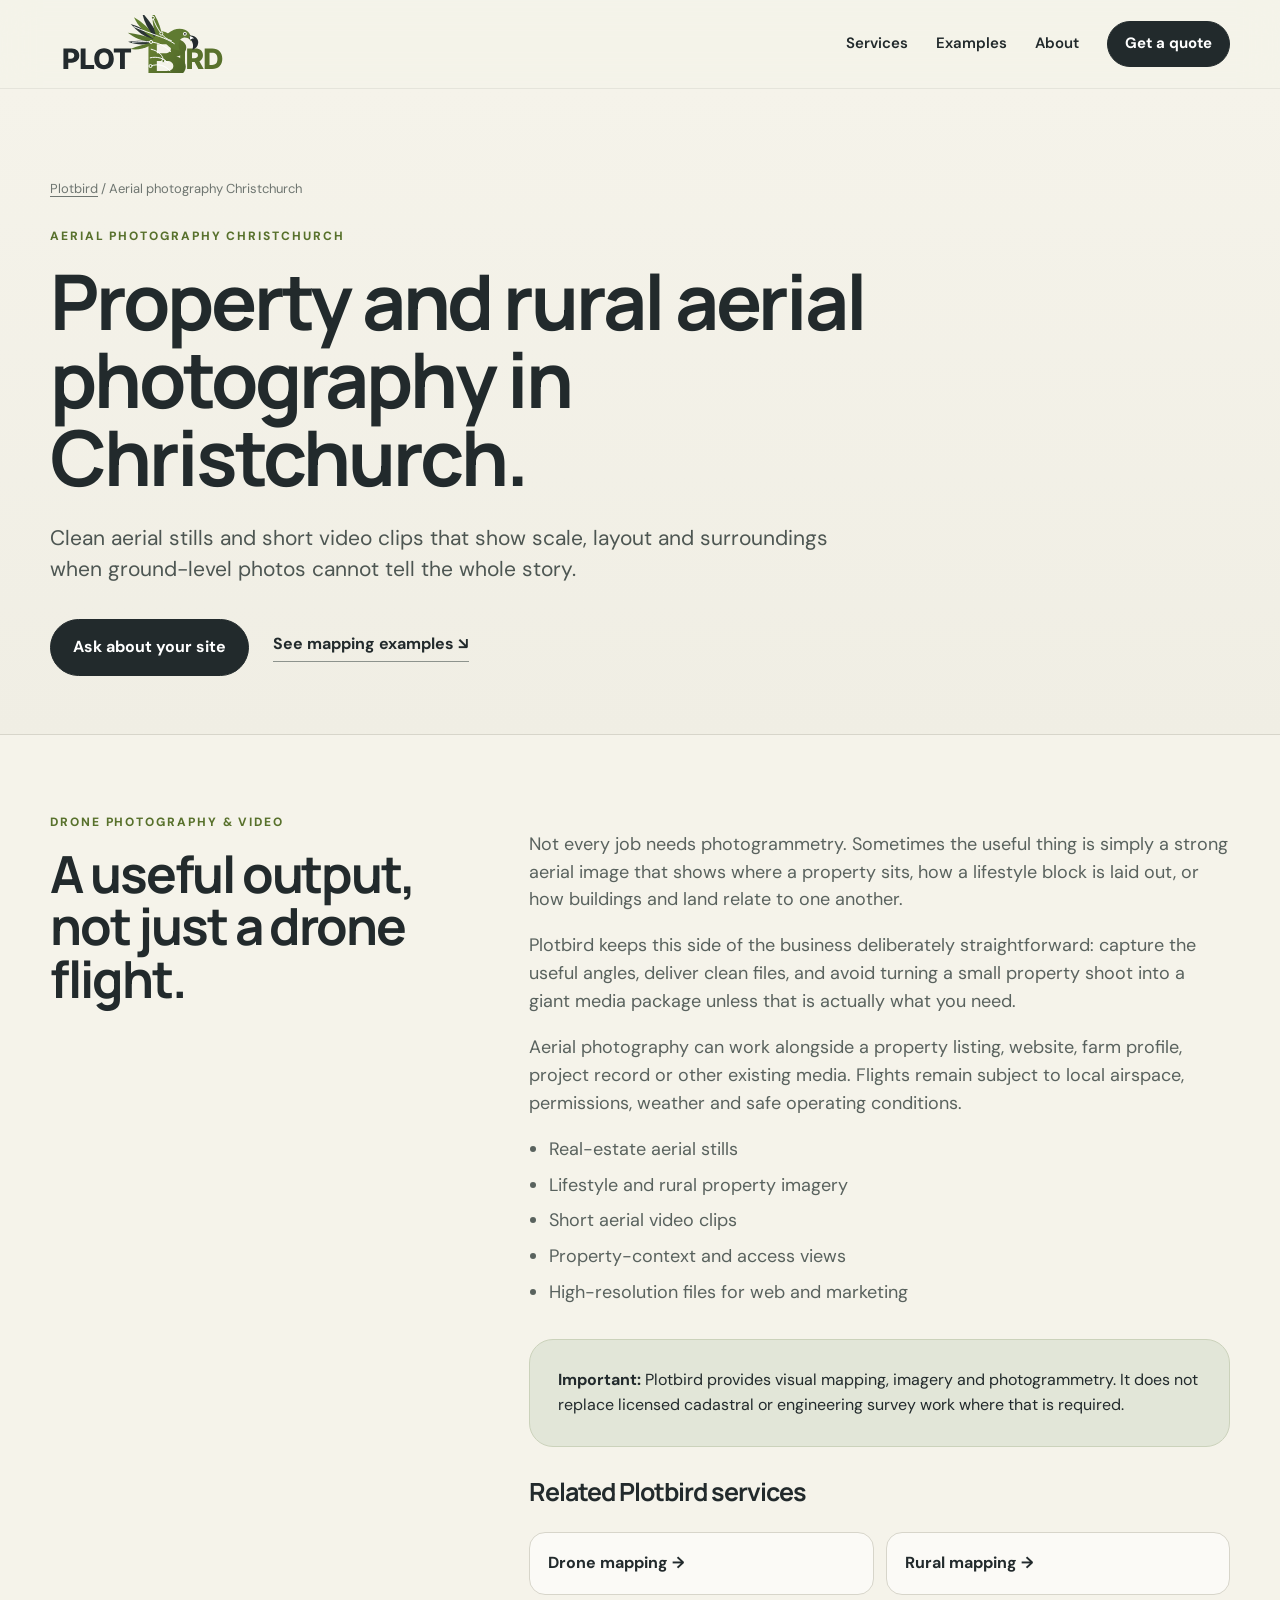
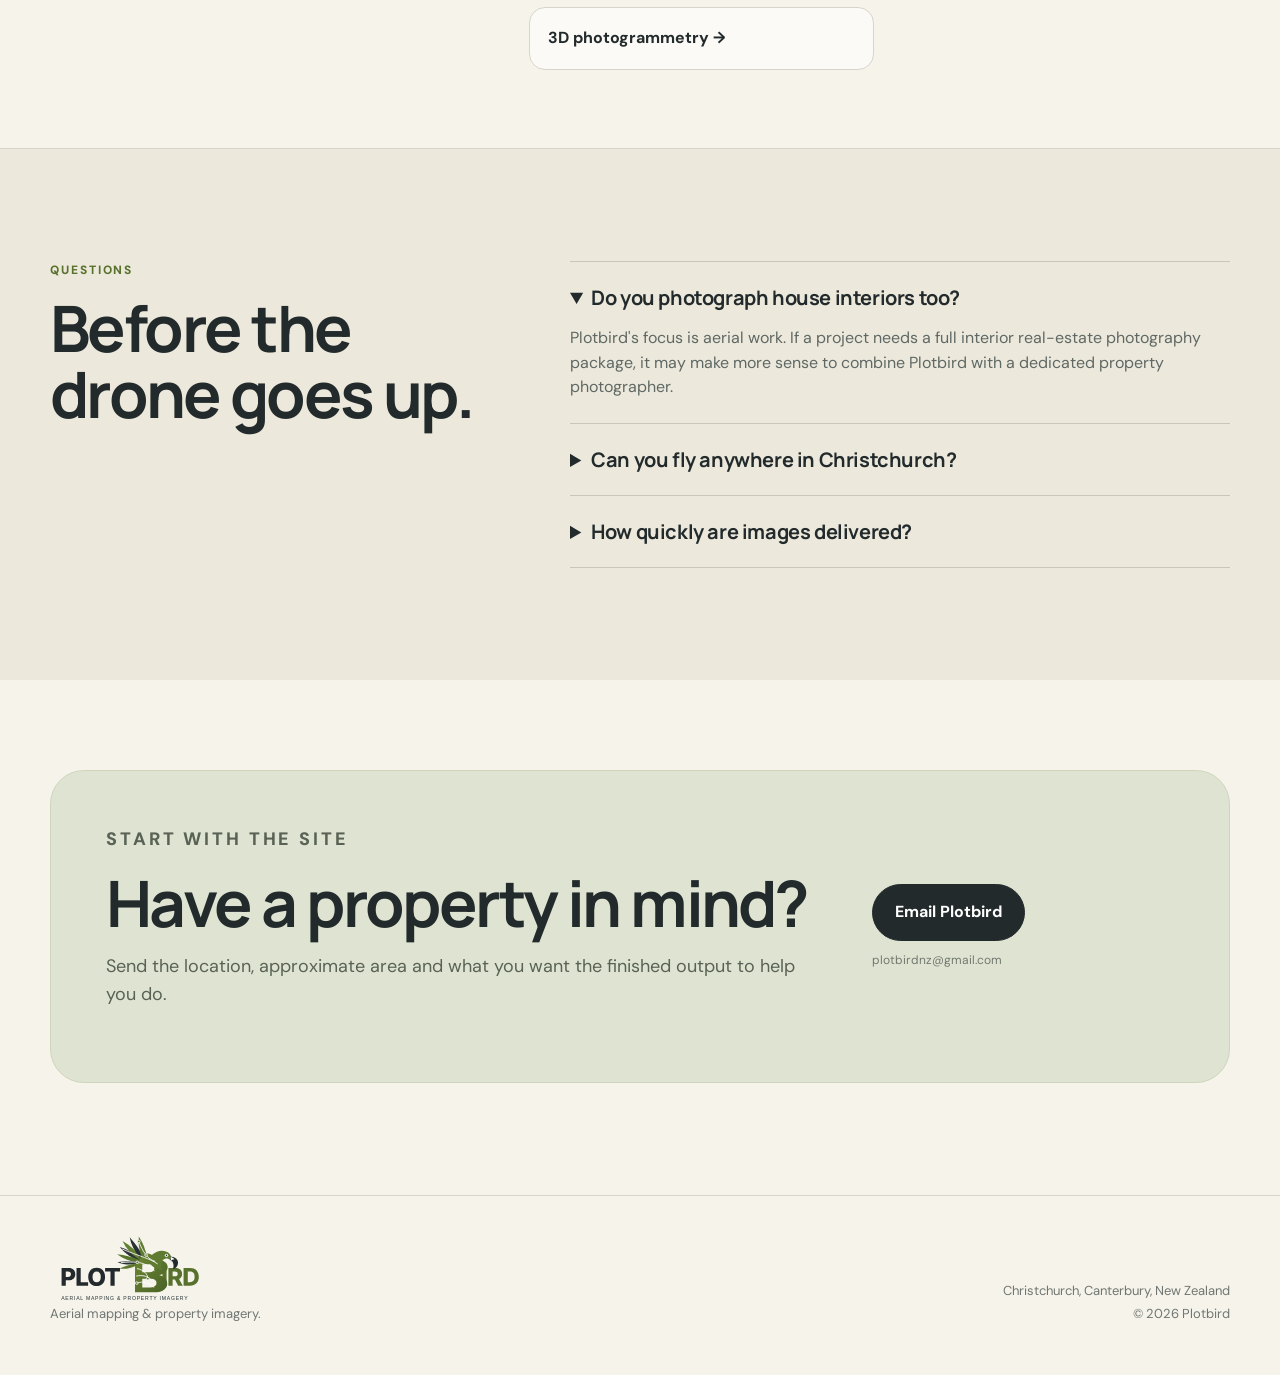
==== aerial-photography-christchurch/index.html @ b8b23da9 "Add Aerial photography Christchurch landing page" ====
<!doctype html>
<html lang="en">
<head>
  <meta charset="utf-8" />
  <meta name="viewport" content="width=device-width, initial-scale=1" />
  <title>Aerial Photography Christchurch | Property & Rural Drone Images | Plotbird</title>
  <meta name="description" content="Aerial drone photography and short video for Christchurch and Canterbury properties, rural land, listings and small commercial projects." />
  <link rel="canonical" href="https://plotbird.co.nz/aerial-photography-christchurch/" />
  <link rel="icon" href="../favicon.svg" type="image/svg+xml" />
  <link rel="preconnect" href="https://fonts.googleapis.com">
  <link rel="preconnect" href="https://fonts.gstatic.com" crossorigin>
  <link href="https://fonts.googleapis.com/css2?family=DM+Sans:wght@400;500;600;700&family=Manrope:wght@600;700;800&display=swap" rel="stylesheet">
  <link rel="stylesheet" href="../styles.css" />
  <script type="application/ld+json">
  {
    "@context":"https://schema.org",
    "@type":"Service",
    "name":"Property and rural aerial photography in Christchurch.",
    "description":"Aerial drone photography and short video for Christchurch and Canterbury properties, rural land, listings and small commercial projects.",
    "areaServed":[{"@type":"City","name":"Christchurch"},{"@type":"AdministrativeArea","name":"Canterbury"}],
    "provider":{"@type":"ProfessionalService","name":"Plotbird","url":"https://plotbird.co.nz/","email":"plotbirdnz@gmail.com"}
  }
  </script>
</head>
<body>
<header class="site-header">
  <div class="wrap nav-wrap">
    <a class="brand" href="../" aria-label="Plotbird home"><img src="../assets/plotbird-logo.svg" alt="Plotbird" /></a>
    <nav class="nav" aria-label="Main navigation">
      <a href="../#services">Services</a><a href="../#examples">Examples</a><a href="../#about">About</a><a href="../#contact" class="button button-small">Get a quote</a>
    </nav>
    <button class="menu-button" aria-expanded="false" aria-label="Open menu">Menu</button>
  </div>
</header>
<main>
  <section class="content-hero">
    <div class="wrap">
      <div class="breadcrumbs"><a href="../">Plotbird</a> / Aerial photography Christchurch</div>
      <p class="eyebrow">Aerial photography Christchurch</p>
      <h1>Property and rural aerial photography in Christchurch.</h1>
      <p class="hero-lead">Clean aerial stills and short video clips that show scale, layout and surroundings when ground-level photos cannot tell the whole story.</p>
      <div class="hero-actions"><a class="button" href="../#contact">Ask about your site</a><a class="text-link" href="../#examples">See mapping examples ↘</a></div>
    </div>
  </section>
  <section class="content-section">
    <div class="wrap content-grid">
      <div><p class="eyebrow">Drone photography & video</p><h2>A useful output, not just a drone flight.</h2></div>
      <div class="content-copy">
        <p>Not every job needs photogrammetry. Sometimes the useful thing is simply a strong aerial image that shows where a property sits, how a lifestyle block is laid out, or how buildings and land relate to one another.</p>
    <p>Plotbird keeps this side of the business deliberately straightforward: capture the useful angles, deliver clean files, and avoid turning a small property shoot into a giant media package unless that is actually what you need.</p>
    <p>Aerial photography can work alongside a property listing, website, farm profile, project record or other existing media. Flights remain subject to local airspace, permissions, weather and safe operating conditions.</p>
        <ul><li>Real-estate aerial stills</li><li>Lifestyle and rural property imagery</li><li>Short aerial video clips</li><li>Property-context and access views</li><li>High-resolution files for web and marketing</li></ul>
        <div class="callout"><strong>Important:</strong> Plotbird provides visual mapping, imagery and photogrammetry. It does not replace licensed cadastral or engineering survey work where that is required.</div>
        <h3>Related Plotbird services</h3><div class="service-links"><a href="../drone-mapping-christchurch/">Drone mapping →</a><a href="../farm-drone-mapping-canterbury/">Rural mapping →</a><a href="../photogrammetry-christchurch/">3D photogrammetry →</a></div>
      </div>
    </div>
  </section>
  <section class="section faq-section">
    <div class="wrap faq-grid">
      <div><p class="eyebrow">Questions</p><h2>Before the drone goes up.</h2></div>
      <div class="faq-list"><details open><summary>Do you photograph house interiors too?</summary><p>Plotbird's focus is aerial work. If a project needs a full interior real-estate photography package, it may make more sense to combine Plotbird with a dedicated property photographer.</p></details><details><summary>Can you fly anywhere in Christchurch?</summary><p>No operator can simply fly anywhere without considering airspace and the applicable rules. Plotbird checks each proposed location and only confirms work that can be conducted appropriately.</p></details><details><summary>How quickly are images delivered?</summary><p>Turnaround depends on the job and editing required. For a simple stills job, the expected delivery timing is agreed before the flight.</p></details></div>
    </div>
  </section>
  <section class="section contact-section" id="contact">
    <div class="wrap contact-card">
      <div><p class="eyebrow">Start with the site</p><h2>Have a property in mind?</h2><p>Send the location, approximate area and what you want the finished output to help you do.</p></div>
      <div class="contact-actions"><a class="button" href="mailto:plotbirdnz@gmail.com?subject=Plotbird%20project%20enquiry">Email Plotbird</a><p class="contact-note">plotbirdnz@gmail.com</p></div>
    </div>
  </section>
</main>
<footer><div class="wrap footer-grid"><div class="footer-brand"><img src="../assets/plotbird-logo.svg" alt="Plotbird" /><p>Aerial mapping & property imagery.</p></div><div class="footer-copy"><p>Christchurch, Canterbury, New Zealand</p><p>© <span id="year"></span> Plotbird</p></div></div></footer>
<script src="../script.js"></script>
</body>
</html>
---- styles.css ----
:root {
  --cream: #f5f3ea;
  --cream-2: #ece9dc;
  --paper: #fbfaf6;
  --ink: #222a2c;
  --ink-2: #303a38;
  --muted: #69716d;
  --green: #58712c;
  --green-2: #74894c;
  --green-pale: #d9dfca;
  --line: #d7d5ca;
  --radius: 26px;
}
*{box-sizing:border-box}
html{scroll-behavior:smooth}
body{margin:0;background:var(--cream);color:var(--ink);font-family:"DM Sans",system-ui,-apple-system,BlinkMacSystemFont,"Segoe UI",sans-serif;line-height:1.55}
img,svg{max-width:100%;display:block}
a{color:inherit;text-decoration:none}
.wrap{width:min(1180px,calc(100% - 40px));margin:0 auto}
.site-header{position:sticky;top:0;z-index:40;background:rgba(245,243,234,.91);backdrop-filter:blur(18px);border-bottom:1px solid rgba(42,52,50,.08)}
.nav-wrap{height:88px;display:flex;align-items:center;justify-content:space-between;gap:32px}
.brand{width:220px;display:block;overflow:hidden;height:58px}
.brand img{width:225px;transform:translateY(-19%)}
.nav{display:flex;align-items:center;gap:28px;font-size:15px;font-weight:600}
.nav>a:not(.button){position:relative}
.nav>a:not(.button)::after{content:"";position:absolute;left:0;right:100%;bottom:-6px;height:2px;background:var(--green);transition:.2s ease}
.nav>a:not(.button):hover::after{right:0}
.menu-button{display:none;background:none;border:0;font:inherit;font-weight:700;color:var(--ink)}
.button{display:inline-flex;align-items:center;justify-content:center;background:var(--ink);color:white;border:1px solid var(--ink);padding:15px 22px;border-radius:999px;font-weight:700;transition:transform .18s ease,background .18s ease}
.button:hover{transform:translateY(-2px);background:#11191a}
.button-small{padding:10px 17px}
.hero{position:relative;overflow:hidden;padding:102px 0 80px;background:linear-gradient(180deg,var(--cream) 0%,#f0eee4 100%)}
.hero-grid{display:grid;grid-template-columns:.93fr 1.07fr;gap:65px;align-items:center;position:relative;z-index:2}
.eyebrow{text-transform:uppercase;letter-spacing:.16em;font-size:12px;font-weight:800;color:var(--green);margin:0 0 16px}
h1,h2,h3{font-family:"Manrope",sans-serif;letter-spacing:-.04em;line-height:1.02;margin-top:0}
h1{font-size:clamp(54px,7vw,92px);max-width:650px;margin-bottom:26px}
h2{font-size:clamp(40px,5vw,64px);margin-bottom:22px}
h3{font-size:25px;margin-bottom:12px}
.hero-lead{font-size:21px;line-height:1.48;color:#4d5652;max-width:620px;margin:0 0 34px}
.hero-actions{display:flex;align-items:center;gap:24px;flex-wrap:wrap}
.text-link{font-weight:700;border-bottom:1px solid #8d938d;padding-bottom:4px}.text-link span{display:inline-block;margin-left:7px}
.hero-notes{display:flex;gap:9px;flex-wrap:wrap;margin-top:38px}
.hero-notes span,.trust-tags span{border:1px solid #c5c8bd;border-radius:999px;padding:7px 12px;font-size:13px;font-weight:700;color:#4b554f;background:rgba(255,255,255,.35)}
.hero-visual{position:relative}.map-card{position:relative;padding:16px;background:rgba(255,255,255,.65);border:1px solid rgba(40,50,46,.12);border-radius:34px;box-shadow:0 28px 90px rgba(44,50,45,.14);transform:rotate(1.2deg)}
.map-card svg{border-radius:23px}.map-badge{position:absolute;background:#20292a;color:#fff;border-radius:15px;padding:12px 14px;box-shadow:0 8px 30px rgba(0,0,0,.18);display:flex;flex-direction:column;line-height:1.18}.map-badge strong{font-family:"Manrope";font-size:18px}.map-badge span{font-size:11px;color:#cbd1cd;text-transform:uppercase;letter-spacing:.08em;margin-top:4px}.badge-top{right:-20px;top:64px}.badge-bottom{left:-20px;bottom:60px}.microcopy{font-size:11px;color:#7b817d;text-align:center;margin:14px 0 0}
.contours{position:absolute;border:1px solid rgba(88,113,44,.13);border-radius:48% 52% 45% 55%;transform:rotate(18deg)}.contours::before,.contours::after{content:"";position:absolute;border:1px solid rgba(88,113,44,.12);border-radius:49% 51% 47% 53%;inset:22px}.contours::after{inset:48px}.contours-one{width:430px;height:290px;left:-210px;top:40px}.contours-two{width:500px;height:350px;right:-200px;bottom:-80px;border-color:rgba(255,255,255,.08)}.contours-two::before,.contours-two::after{border-color:rgba(255,255,255,.08)}
.trust-strip{border-top:1px solid var(--line);border-bottom:1px solid var(--line);padding:22px 0;background:var(--paper)}.trust-grid{display:flex;align-items:center;justify-content:space-between;gap:20px}.trust-grid>p{margin:0;font-weight:700}.trust-tags{display:flex;gap:8px;flex-wrap:wrap}
.section{padding:112px 0}.section-heading{display:grid;grid-template-columns:1.05fr .75fr;gap:90px;align-items:end;margin-bottom:50px}.section-heading h2{margin-bottom:0}.section-heading>p{font-size:18px;color:#5f6864;margin:0 0 5px}
.service-grid{display:grid;grid-template-columns:repeat(2,1fr);gap:16px}.service-card{background:rgba(255,255,255,.5);border:1px solid var(--line);border-radius:var(--radius);padding:34px;min-height:355px;display:flex;flex-direction:column}.service-card.featured{background:var(--green);color:white;border-color:var(--green)}.service-number{font-family:"Manrope";font-weight:800;font-size:13px;letter-spacing:.15em;opacity:.6;margin-bottom:55px}.service-card p{font-size:17px;color:#5f6864;max-width:470px}.service-card.featured p{color:#e6eadc}.service-card ul{list-style:none;padding:0;margin:auto 0 0;border-top:1px solid rgba(72,80,75,.16);padding-top:18px}.service-card.featured ul{border-color:rgba(255,255,255,.22)}.service-card li{padding:5px 0;font-size:14px;font-weight:600}.service-card li::before{content:"↳";margin-right:8px;opacity:.6}
.dark-section{position:relative;overflow:hidden;background:var(--ink);color:white}.outcome-grid{display:grid;grid-template-columns:.85fr 1.15fr;gap:90px;position:relative;z-index:2}.eyebrow.light{color:#a9bc82}.dark-lead{font-size:19px;color:#bdc5c1;max-width:480px}.outcome-list{border-top:1px solid rgba(255,255,255,.15)}.outcome{display:grid;grid-template-columns:56px 1fr;gap:18px;padding:28px 0;border-bottom:1px solid rgba(255,255,255,.15)}.outcome>span{font-family:"Manrope";font-size:13px;letter-spacing:.12em;color:#97ab70}.outcome h3{font-size:22px;margin-bottom:8px}.outcome p{color:#b9c1bd;margin:0;max-width:570px}
.about-section{background:var(--paper)}.about-grid{display:grid;grid-template-columns:.7fr 1.3fr;gap:90px;align-items:center}.about-copy p:not(.eyebrow){font-size:19px;color:#5d6561;max-width:680px}.about-mark{display:grid;place-items:center}.bird-disc{width:300px;height:300px;border-radius:50%;background:#e4e7d7;position:relative;overflow:hidden}.bird-body{position:absolute;width:126px;height:105px;border-radius:55% 48% 55% 45%;background:var(--green);left:104px;top:110px;transform:rotate(13deg)}.bird-head{position:absolute;width:82px;height:75px;background:#637d33;border-radius:50%;left:177px;top:80px}.bird-beak{position:absolute;width:50px;height:50px;background:var(--ink);clip-path:polygon(0 15%,100% 42%,18% 100%);left:230px;top:101px}.bird-wing{position:absolute;left:63px;top:83px;width:120px;height:30px;background:#667f38;border-radius:100% 0 100% 0;transform-origin:right center}.wing-a{transform:rotate(-42deg)}.wing-b{transform:rotate(-20deg);background:#34403b}.wing-c{transform:rotate(3deg)}
.contact-section{padding-top:90px}.contact-card{background:#dfe4d2;border:1px solid #ced5bc;border-radius:34px;padding:55px;display:grid;grid-template-columns:1.4fr .6fr;gap:60px;align-items:center}.contact-card h2{margin-bottom:16px}.contact-card p{font-size:18px;color:#596255;max-width:690px}.contact-actions{display:flex;flex-direction:column;align-items:flex-start;gap:10px}.contact-note{font-size:12px!important;color:#71786f!important;margin:0}
footer{padding:40px 0 48px;border-top:1px solid var(--line)}.footer-grid{display:flex;justify-content:space-between;align-items:flex-end;gap:30px}.footer-brand img{width:190px;height:65px;object-fit:cover;object-position:left center}.footer-brand p,.footer-copy p{margin:3px 0;color:#707672;font-size:13px}.footer-copy{text-align:right}
@media(max-width:900px){.nav{display:none}.nav.open{position:absolute;display:flex;flex-direction:column;align-items:stretch;right:20px;top:74px;background:var(--paper);border:1px solid var(--line);border-radius:18px;padding:18px;box-shadow:0 18px 45px rgba(0,0,0,.12)}.menu-button{display:block}.hero{padding-top:70px}.hero-grid,.section-heading,.outcome-grid,.about-grid,.contact-card{grid-template-columns:1fr}.hero-grid{gap:55px}.section-heading,.outcome-grid,.about-grid,.contact-card{gap:38px}.section-heading{align-items:start}.outcome-grid{gap:55px}.about-mark{order:2}.service-grid{grid-template-columns:1fr}.badge-top{right:-5px}.badge-bottom{left:-5px}.trust-grid{align-items:flex-start;flex-direction:column}.contact-card{padding:38px}}
@media(max-width:580px){.wrap{width:min(100% - 26px,1180px)}.site-header .wrap{width:calc(100% - 26px)}.nav-wrap{height:74px}.brand{width:170px;height:48px}.brand img{width:180px}.hero{padding:55px 0 60px}h1{font-size:54px}.hero-lead{font-size:18px}.hero-actions{align-items:flex-start;flex-direction:column}.section{padding:78px 0}.service-card{padding:26px;min-height:330px}.map-card{padding:9px;border-radius:23px}.map-card svg{border-radius:16px}.map-badge{padding:9px 10px}.map-badge strong{font-size:14px}.map-badge span{font-size:9px}.about-mark{display:none}.contact-card{padding:28px}.footer-grid{align-items:flex-start;flex-direction:column}.footer-copy{text-align:left}}

/* Real mapping examples */
.photo-card{overflow:hidden;padding:12px;aspect-ratio:1.18/1;background:#fff}
.photo-card>img{width:100%;height:100%;object-fit:cover;border-radius:23px}
.examples-section{background:var(--paper);border-top:1px solid var(--line)}
.examples-heading{margin-bottom:42px}
.case-feature{display:grid;grid-template-columns:1.12fr .88fr;gap:0;background:var(--ink);color:white;border-radius:32px;overflow:hidden;margin-bottom:18px;box-shadow:0 24px 70px rgba(34,42,44,.12)}
.case-image-wrap{min-height:520px;background:#d8dccf;overflow:hidden}
.case-image-wrap img{width:100%;height:100%;object-fit:cover}
.case-copy{padding:54px;display:flex;flex-direction:column;justify-content:center}
.case-copy .eyebrow{color:#afc488}.case-copy h3{font-size:clamp(32px,4vw,48px);margin-bottom:20px}.case-copy>p:not(.eyebrow){color:#c7cfcb;font-size:17px;max-width:520px}
.case-stats{display:grid;grid-template-columns:repeat(3,1fr);gap:10px;margin-top:34px;border-top:1px solid rgba(255,255,255,.15);padding-top:25px}.case-stats div{display:flex;flex-direction:column}.case-stats strong{font-family:"Manrope";font-size:22px}.case-stats span{font-size:11px;text-transform:uppercase;letter-spacing:.08em;color:#aeb7b2;margin-top:5px}
.project-grid{display:grid;grid-template-columns:repeat(3,1fr);gap:16px}.project-card{background:var(--cream);border:1px solid var(--line);border-radius:24px;overflow:hidden}.project-card>img{width:100%;height:280px;object-fit:cover}.project-copy{padding:25px}.project-kicker{margin:0 0 8px;text-transform:uppercase;letter-spacing:.12em;font-weight:800;font-size:11px;color:var(--green)}.project-copy h3{font-size:23px;margin-bottom:8px}.project-copy>p:last-child{margin:0;color:#67706c;font-size:14px}.portfolio-note{font-size:12px;color:#767e79;margin:18px 4px 0}
@media(max-width:900px){.case-feature{grid-template-columns:1fr}.case-image-wrap{min-height:430px}.case-copy{padding:38px}.project-grid{grid-template-columns:1fr 1fr}}
@media(max-width:580px){.photo-card{aspect-ratio:1/1}.case-image-wrap{min-height:320px}.case-copy{padding:28px}.case-stats{grid-template-columns:1fr;gap:16px}.project-grid{grid-template-columns:1fr}.project-card>img{height:240px}}

/* FAQ + SEO service pages */
.faq-section{background:var(--cream-2);border-top:1px solid var(--line)}
.faq-grid{display:grid;grid-template-columns:.8fr 1.2fr;gap:80px;align-items:start}
.faq-intro{font-size:18px;color:#5f6864;max-width:520px}
.faq-list{border-top:1px solid #c9c7bb}
.faq-list details{border-bottom:1px solid #c9c7bb;padding:20px 0}
.faq-list summary{cursor:pointer;font-family:"Manrope",sans-serif;font-size:20px;font-weight:700;letter-spacing:-.02em}
.faq-list details p{color:#5f6864;margin:13px 0 3px;max-width:680px}
.content-hero{padding:90px 0 58px;background:linear-gradient(180deg,var(--cream) 0%,#f0eee4 100%);border-bottom:1px solid var(--line)}
.content-hero h1{font-size:clamp(48px,6vw,78px);max-width:900px}
.content-hero .hero-lead{max-width:800px}
.breadcrumbs{font-size:13px;color:#6f7671;margin-bottom:28px}.breadcrumbs a{text-decoration:underline;text-underline-offset:3px}
.content-section{padding:78px 0}.content-grid{display:grid;grid-template-columns:.72fr 1.28fr;gap:85px;align-items:start}
.content-grid h2{font-size:clamp(34px,4vw,52px)}.content-copy p,.content-copy li{font-size:18px;color:#59625e}
.content-copy ul{padding-left:20px}.content-copy li{margin:8px 0}
.callout{background:#e2e6d8;border:1px solid #cbd2bb;border-radius:24px;padding:28px;margin:32px 0}
.service-links{display:grid;grid-template-columns:repeat(2,1fr);gap:12px;margin-top:28px}
.service-links a{background:var(--paper);border:1px solid var(--line);border-radius:16px;padding:18px;font-weight:700}
@media(max-width:900px){.faq-grid,.content-grid{grid-template-columns:1fr;gap:38px}}
@media(max-width:580px){.content-hero{padding:60px 0 42px}.content-section{padding:58px 0}.service-links{grid-template-columns:1fr}}
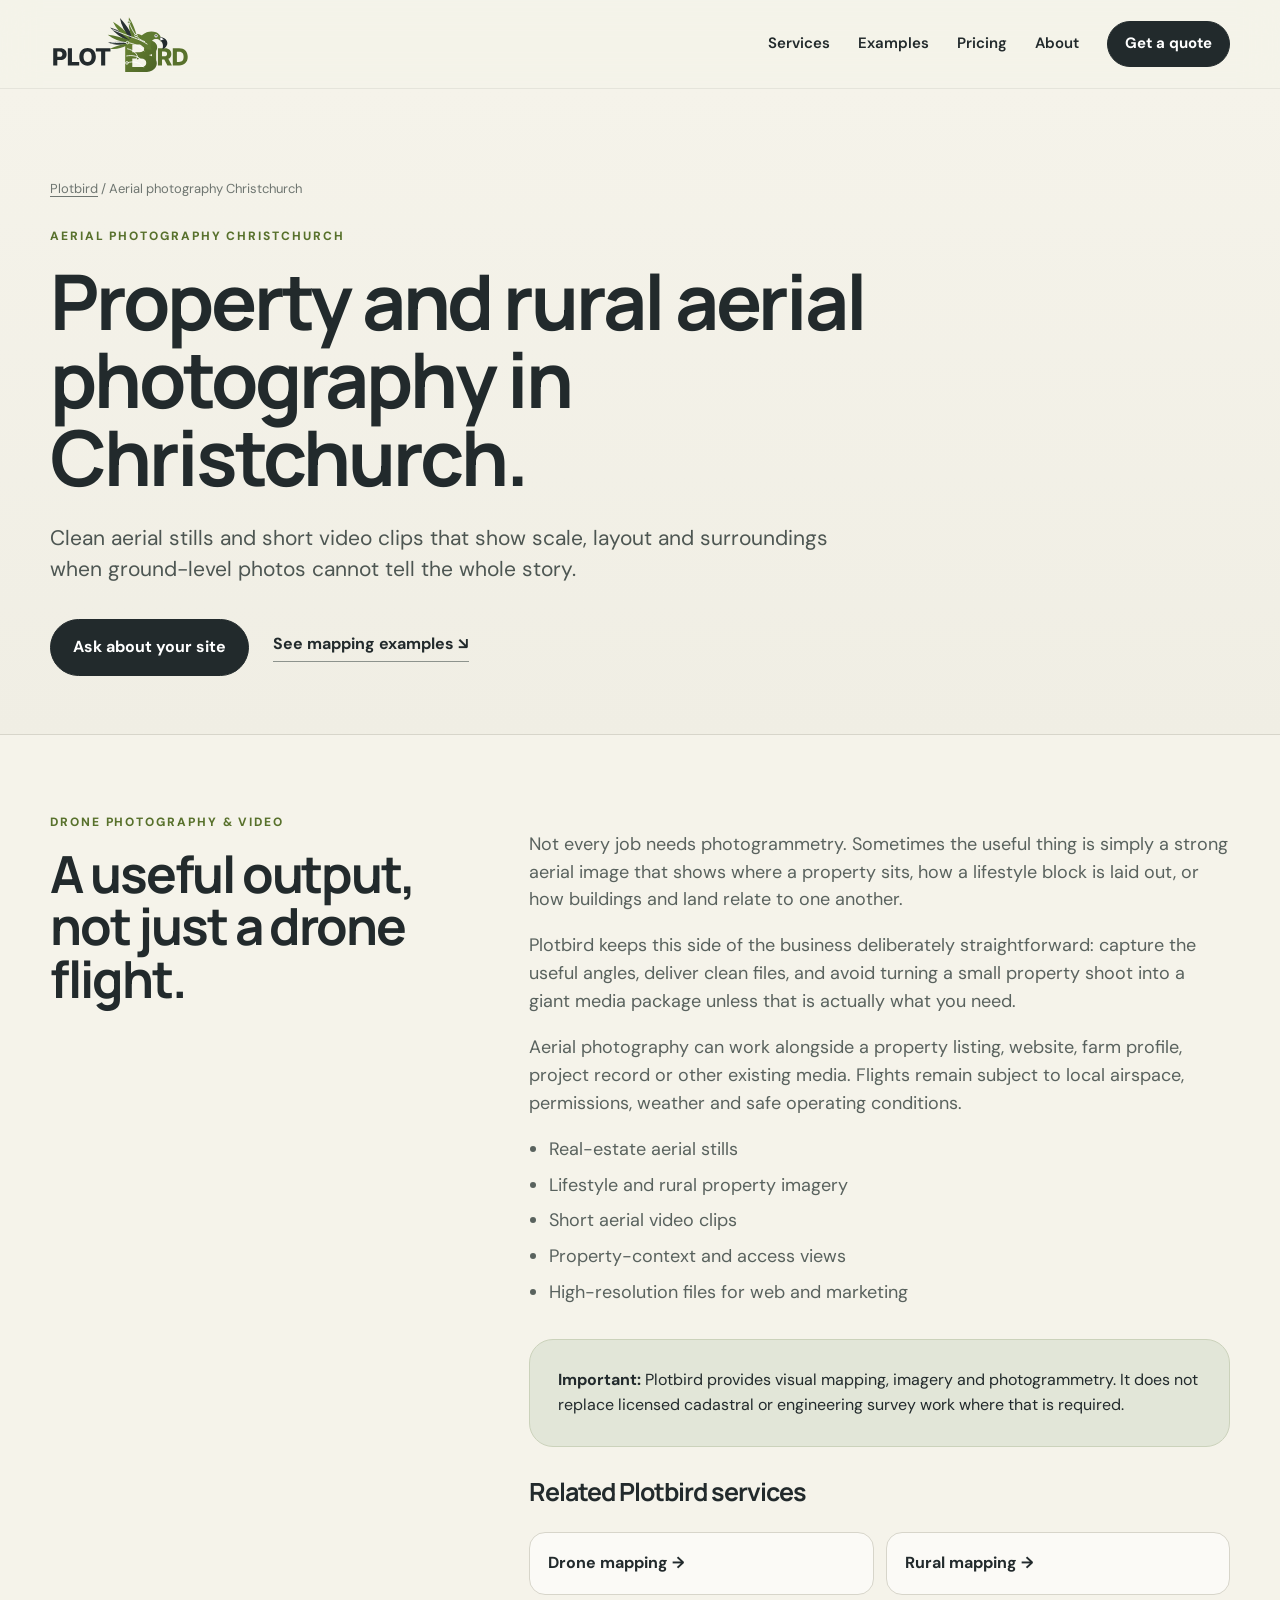
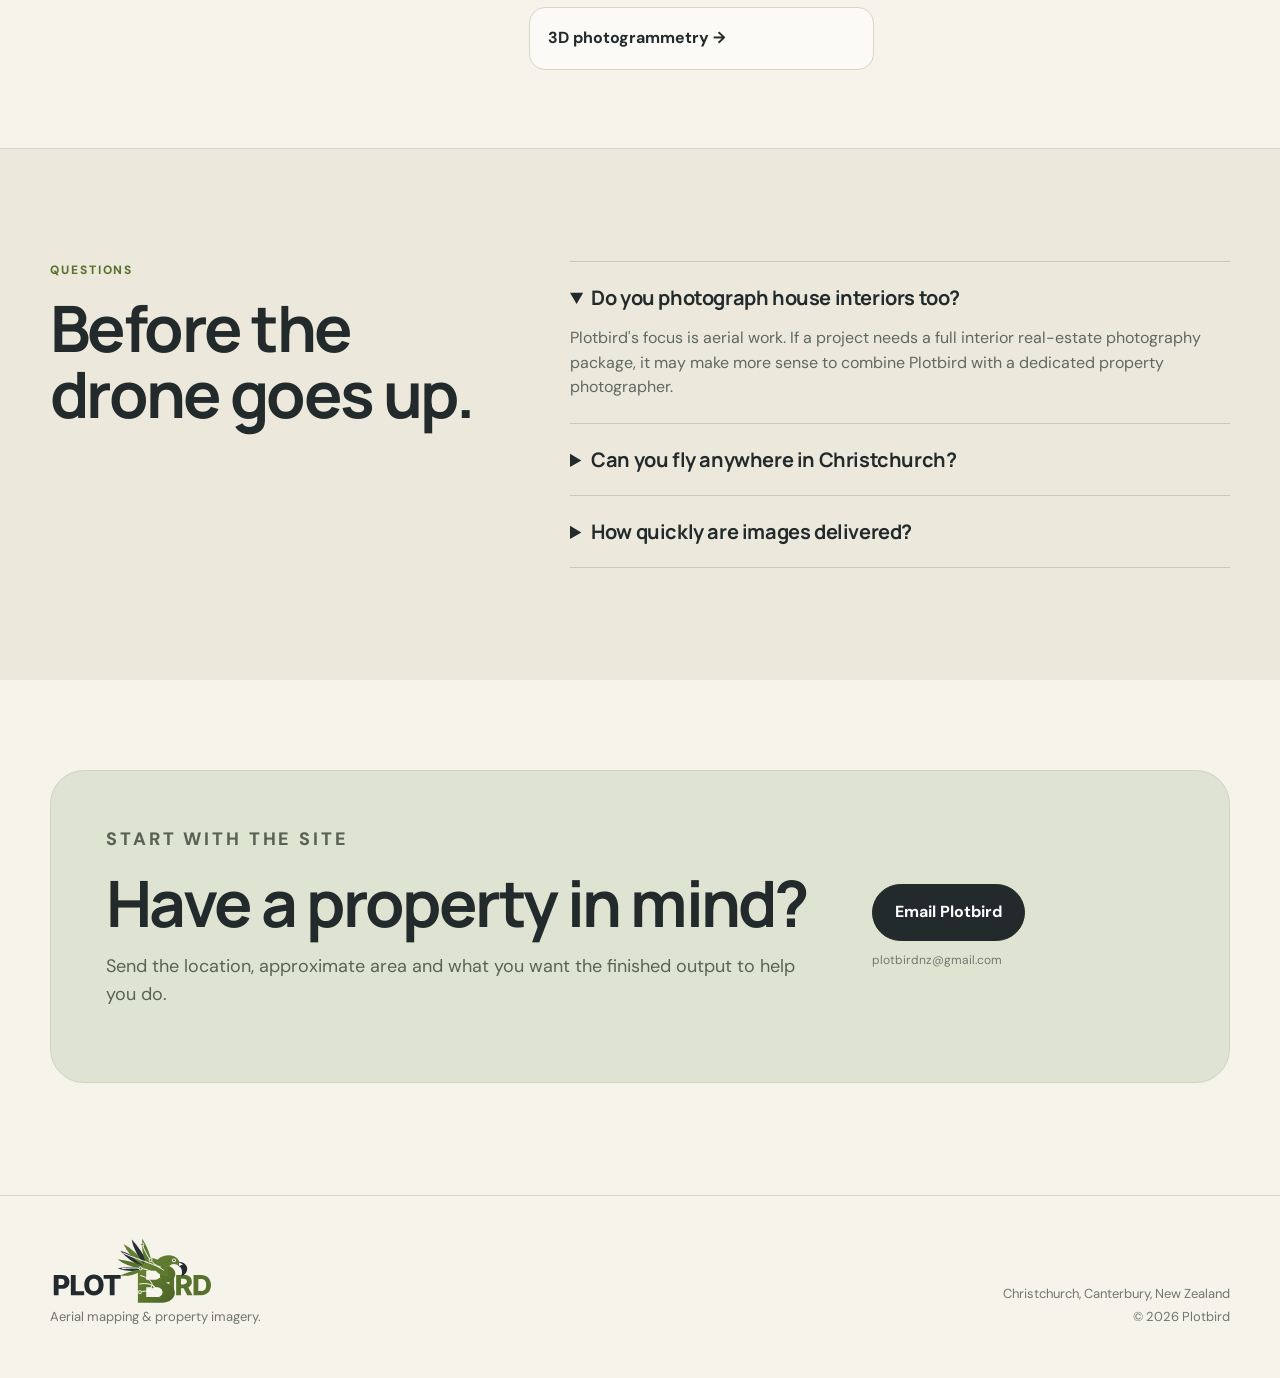
==== commit 14c1c853: "Use compact Plotbird wordmark in landing pages" ====
--- a/aerial-photography-christchurch/index.html
+++ b/aerial-photography-christchurch/index.html
@@ -25,9 +25,9 @@
 <body>
 <header class="site-header">
   <div class="wrap nav-wrap">
-    <a class="brand" href="../" aria-label="Plotbird home"><img src="../assets/plotbird-logo.svg" alt="Plotbird" /></a>
+    <a class="brand" href="../" aria-label="Plotbird home"><img src="../assets/plotbird-wordmark.svg" alt="Plotbird" /></a>
     <nav class="nav" aria-label="Main navigation">
-      <a href="../#services">Services</a><a href="../#examples">Examples</a><a href="../#about">About</a><a href="../#contact" class="button button-small">Get a quote</a>
+      <a href="../#services">Services</a><a href="../#examples">Examples</a><a href="../#pricing">Pricing</a><a href="../#about">About</a><a href="../#contact" class="button button-small">Get a quote</a>
     </nav>
     <button class="menu-button" aria-expanded="false" aria-label="Open menu">Menu</button>
   </div>
@@ -68,7 +68,7 @@
     </div>
   </section>
 </main>
-<footer><div class="wrap footer-grid"><div class="footer-brand"><img src="../assets/plotbird-logo.svg" alt="Plotbird" /><p>Aerial mapping & property imagery.</p></div><div class="footer-copy"><p>Christchurch, Canterbury, New Zealand</p><p>© <span id="year"></span> Plotbird</p></div></div></footer>
+<footer><div class="wrap footer-grid"><div class="footer-brand"><img src="../assets/plotbird-wordmark.svg" alt="Plotbird" /><p>Aerial mapping & property imagery.</p></div><div class="footer-copy"><p>Christchurch, Canterbury, New Zealand</p><p>© <span id="year"></span> Plotbird</p></div></div></footer>
 <script src="../script.js"></script>
 </body>
 </html>
--- a/styles.css
+++ b/styles.css
@@ -19,8 +19,8 @@
 .wrap{width:min(1180px,calc(100% - 40px));margin:0 auto}
 .site-header{position:sticky;top:0;z-index:40;background:rgba(245,243,234,.91);backdrop-filter:blur(18px);border-bottom:1px solid rgba(42,52,50,.08)}
 .nav-wrap{height:88px;display:flex;align-items:center;justify-content:space-between;gap:32px}
-.brand{width:220px;display:block;overflow:hidden;height:58px}
-.brand img{width:225px;transform:translateY(-19%)}
+.brand{width:250px;display:block;height:58px}
+.brand img{width:100%;height:100%;object-fit:contain;object-position:left center}
 .nav{display:flex;align-items:center;gap:28px;font-size:15px;font-weight:600}
 .nav>a:not(.button){position:relative}
 .nav>a:not(.button)::after{content:"";position:absolute;left:0;right:100%;bottom:-6px;height:2px;background:var(--green);transition:.2s ease}
@@ -48,14 +48,14 @@
 .section{padding:112px 0}.section-heading{display:grid;grid-template-columns:1.05fr .75fr;gap:90px;align-items:end;margin-bottom:50px}.section-heading h2{margin-bottom:0}.section-heading>p{font-size:18px;color:#5f6864;margin:0 0 5px}
 .service-grid{display:grid;grid-template-columns:repeat(2,1fr);gap:16px}.service-card{background:rgba(255,255,255,.5);border:1px solid var(--line);border-radius:var(--radius);padding:34px;min-height:355px;display:flex;flex-direction:column}.service-card.featured{background:var(--green);color:white;border-color:var(--green)}.service-number{font-family:"Manrope";font-weight:800;font-size:13px;letter-spacing:.15em;opacity:.6;margin-bottom:55px}.service-card p{font-size:17px;color:#5f6864;max-width:470px}.service-card.featured p{color:#e6eadc}.service-card ul{list-style:none;padding:0;margin:auto 0 0;border-top:1px solid rgba(72,80,75,.16);padding-top:18px}.service-card.featured ul{border-color:rgba(255,255,255,.22)}.service-card li{padding:5px 0;font-size:14px;font-weight:600}.service-card li::before{content:"↳";margin-right:8px;opacity:.6}
 .dark-section{position:relative;overflow:hidden;background:var(--ink);color:white}.outcome-grid{display:grid;grid-template-columns:.85fr 1.15fr;gap:90px;position:relative;z-index:2}.eyebrow.light{color:#a9bc82}.dark-lead{font-size:19px;color:#bdc5c1;max-width:480px}.outcome-list{border-top:1px solid rgba(255,255,255,.15)}.outcome{display:grid;grid-template-columns:56px 1fr;gap:18px;padding:28px 0;border-bottom:1px solid rgba(255,255,255,.15)}.outcome>span{font-family:"Manrope";font-size:13px;letter-spacing:.12em;color:#97ab70}.outcome h3{font-size:22px;margin-bottom:8px}.outcome p{color:#b9c1bd;margin:0;max-width:570px}
-.about-section{background:var(--paper)}.about-grid{display:grid;grid-template-columns:.7fr 1.3fr;gap:90px;align-items:center}.about-copy p:not(.eyebrow){font-size:19px;color:#5d6561;max-width:680px}.about-mark{display:grid;place-items:center}.bird-disc{width:300px;height:300px;border-radius:50%;background:#e4e7d7;position:relative;overflow:hidden}.bird-body{position:absolute;width:126px;height:105px;border-radius:55% 48% 55% 45%;background:var(--green);left:104px;top:110px;transform:rotate(13deg)}.bird-head{position:absolute;width:82px;height:75px;background:#637d33;border-radius:50%;left:177px;top:80px}.bird-beak{position:absolute;width:50px;height:50px;background:var(--ink);clip-path:polygon(0 15%,100% 42%,18% 100%);left:230px;top:101px}.bird-wing{position:absolute;left:63px;top:83px;width:120px;height:30px;background:#667f38;border-radius:100% 0 100% 0;transform-origin:right center}.wing-a{transform:rotate(-42deg)}.wing-b{transform:rotate(-20deg);background:#34403b}.wing-c{transform:rotate(3deg)}
+.about-section{background:var(--paper)}.about-grid{display:grid;grid-template-columns:.7fr 1.3fr;gap:90px;align-items:center}.about-copy p:not(.eyebrow){font-size:19px;color:#5d6561;max-width:680px}.about-mark{display:grid;place-items:center}.about-mark img{width:min(100%,360px);height:auto;filter:drop-shadow(0 18px 40px rgba(34,42,44,.08))}
 .contact-section{padding-top:90px}.contact-card{background:#dfe4d2;border:1px solid #ced5bc;border-radius:34px;padding:55px;display:grid;grid-template-columns:1.4fr .6fr;gap:60px;align-items:center}.contact-card h2{margin-bottom:16px}.contact-card p{font-size:18px;color:#596255;max-width:690px}.contact-actions{display:flex;flex-direction:column;align-items:flex-start;gap:10px}.contact-note{font-size:12px!important;color:#71786f!important;margin:0}
-footer{padding:40px 0 48px;border-top:1px solid var(--line)}.footer-grid{display:flex;justify-content:space-between;align-items:flex-end;gap:30px}.footer-brand img{width:190px;height:65px;object-fit:cover;object-position:left center}.footer-brand p,.footer-copy p{margin:3px 0;color:#707672;font-size:13px}.footer-copy{text-align:right}
+footer{padding:40px 0 48px;border-top:1px solid var(--line)}.footer-grid{display:flex;justify-content:space-between;align-items:flex-end;gap:30px}.footer-brand img{width:210px;height:68px;object-fit:contain;object-position:left center}.footer-brand p,.footer-copy p{margin:3px 0;color:#707672;font-size:13px}.footer-copy{text-align:right}
 @media(max-width:900px){.nav{display:none}.nav.open{position:absolute;display:flex;flex-direction:column;align-items:stretch;right:20px;top:74px;background:var(--paper);border:1px solid var(--line);border-radius:18px;padding:18px;box-shadow:0 18px 45px rgba(0,0,0,.12)}.menu-button{display:block}.hero{padding-top:70px}.hero-grid,.section-heading,.outcome-grid,.about-grid,.contact-card{grid-template-columns:1fr}.hero-grid{gap:55px}.section-heading,.outcome-grid,.about-grid,.contact-card{gap:38px}.section-heading{align-items:start}.outcome-grid{gap:55px}.about-mark{order:2}.service-grid{grid-template-columns:1fr}.badge-top{right:-5px}.badge-bottom{left:-5px}.trust-grid{align-items:flex-start;flex-direction:column}.contact-card{padding:38px}}
-@media(max-width:580px){.wrap{width:min(100% - 26px,1180px)}.site-header .wrap{width:calc(100% - 26px)}.nav-wrap{height:74px}.brand{width:170px;height:48px}.brand img{width:180px}.hero{padding:55px 0 60px}h1{font-size:54px}.hero-lead{font-size:18px}.hero-actions{align-items:flex-start;flex-direction:column}.section{padding:78px 0}.service-card{padding:26px;min-height:330px}.map-card{padding:9px;border-radius:23px}.map-card svg{border-radius:16px}.map-badge{padding:9px 10px}.map-badge strong{font-size:14px}.map-badge span{font-size:9px}.about-mark{display:none}.contact-card{padding:28px}.footer-grid{align-items:flex-start;flex-direction:column}.footer-copy{text-align:left}}
+@media(max-width:580px){.wrap{width:min(100% - 26px,1180px)}.site-header .wrap{width:calc(100% - 26px)}.nav-wrap{height:74px}.brand{width:190px;height:48px}.brand img{width:100%}.hero{padding:55px 0 60px}h1{font-size:54px}.hero-lead{font-size:18px}.hero-actions{align-items:flex-start;flex-direction:column}.section{padding:78px 0}.service-card{padding:26px;min-height:330px}.map-card{padding:9px;border-radius:23px}.map-card svg{border-radius:16px}.map-badge{padding:9px 10px}.map-badge strong{font-size:14px}.map-badge span{font-size:9px}.about-mark{display:none}.contact-card{padding:28px}.footer-grid{align-items:flex-start;flex-direction:column}.footer-copy{text-align:left}}
 
 /* Real mapping examples */
-.photo-card{overflow:hidden;padding:12px;aspect-ratio:1.18/1;background:#fff}
+.photo-card{overflow:visible;padding:12px;aspect-ratio:1.18/1;background:#fff}
 .photo-card>img{width:100%;height:100%;object-fit:cover;border-radius:23px}
 .examples-section{background:var(--paper);border-top:1px solid var(--line)}
 .examples-heading{margin-bottom:42px}
@@ -89,3 +89,29 @@
 .service-links a{background:var(--paper);border:1px solid var(--line);border-radius:16px;padding:18px;font-weight:700}
 @media(max-width:900px){.faq-grid,.content-grid{grid-template-columns:1fr;gap:38px}}
 @media(max-width:580px){.content-hero{padding:60px 0 42px}.content-section{padding:58px 0}.service-links{grid-template-columns:1fr}}
+
+
+/* Pricing */
+.pricing-section{background:linear-gradient(180deg,#eef0e5 0%,var(--cream) 100%);border-top:1px solid var(--line);border-bottom:1px solid var(--line)}
+.pricing-heading{margin-bottom:38px}
+.pricing-grid{display:grid;grid-template-columns:repeat(4,1fr);gap:14px}
+.price-card{background:rgba(255,255,255,.7);border:1px solid var(--line);border-radius:24px;padding:28px;display:flex;flex-direction:column;min-height:430px}
+.price-card.featured-price{background:var(--ink);color:#fff;border-color:var(--ink);transform:translateY(-6px)}
+.price-kicker{text-transform:uppercase;letter-spacing:.12em;font-size:11px;font-weight:800;color:var(--green);margin:0 0 12px}
+.featured-price .price-kicker{color:#aec488}
+.price{font-family:"Manrope",sans-serif;font-size:58px;line-height:1;font-weight:800;letter-spacing:-.06em;margin:5px 0 16px;display:flex;align-items:flex-end;gap:3px}
+.price span{font-size:.48em;line-height:1.45}.price small{font-size:13px;letter-spacing:.08em;text-transform:uppercase;margin:0 4px 8px 0;color:#777f79}
+.featured-price .price small{color:#bdc5c1}
+.price-note{color:#626b66;margin:0 0 22px;min-height:48px}.featured-price .price-note{color:#c8d0cc}
+.price-card ul{list-style:none;padding:18px 0 0;margin:auto 0 0;border-top:1px solid rgba(35,42,45,.12)}
+.featured-price ul{border-color:rgba(255,255,255,.15)}
+.price-card li{font-size:14px;padding:5px 0}.price-card li::before{content:"✓";color:var(--green);font-weight:800;margin-right:8px}.featured-price li::before{color:#b2c68a}
+.map-tiers{display:grid;grid-template-columns:repeat(3,1fr);gap:6px;margin:2px 0 18px}
+.map-tiers div{background:rgba(255,255,255,.08);border-radius:10px;padding:10px 8px}.map-tiers strong,.map-tiers span{display:block}.map-tiers strong{font-size:15px}.map-tiers span{font-size:10px;text-transform:uppercase;letter-spacing:.05em;color:#b9c1bd;margin-top:3px}
+.pricing-foot{display:flex;justify-content:space-between;gap:30px;margin-top:22px;color:#626a66;font-size:13px}.pricing-foot p{margin:0;max-width:700px}
+
+/* Let hero badges intentionally hang outside the white map card */
+.hero-visual{padding-inline:28px}
+.badge-top{right:-14px}.badge-bottom{left:-14px}
+@media(max-width:1050px){.pricing-grid{grid-template-columns:repeat(2,1fr)}.price-card.featured-price{transform:none}}
+@media(max-width:580px){.pricing-grid{grid-template-columns:1fr}.pricing-foot{flex-direction:column;gap:8px}.hero-visual{padding-inline:16px}.badge-top{right:-8px}.badge-bottom{left:-8px}}
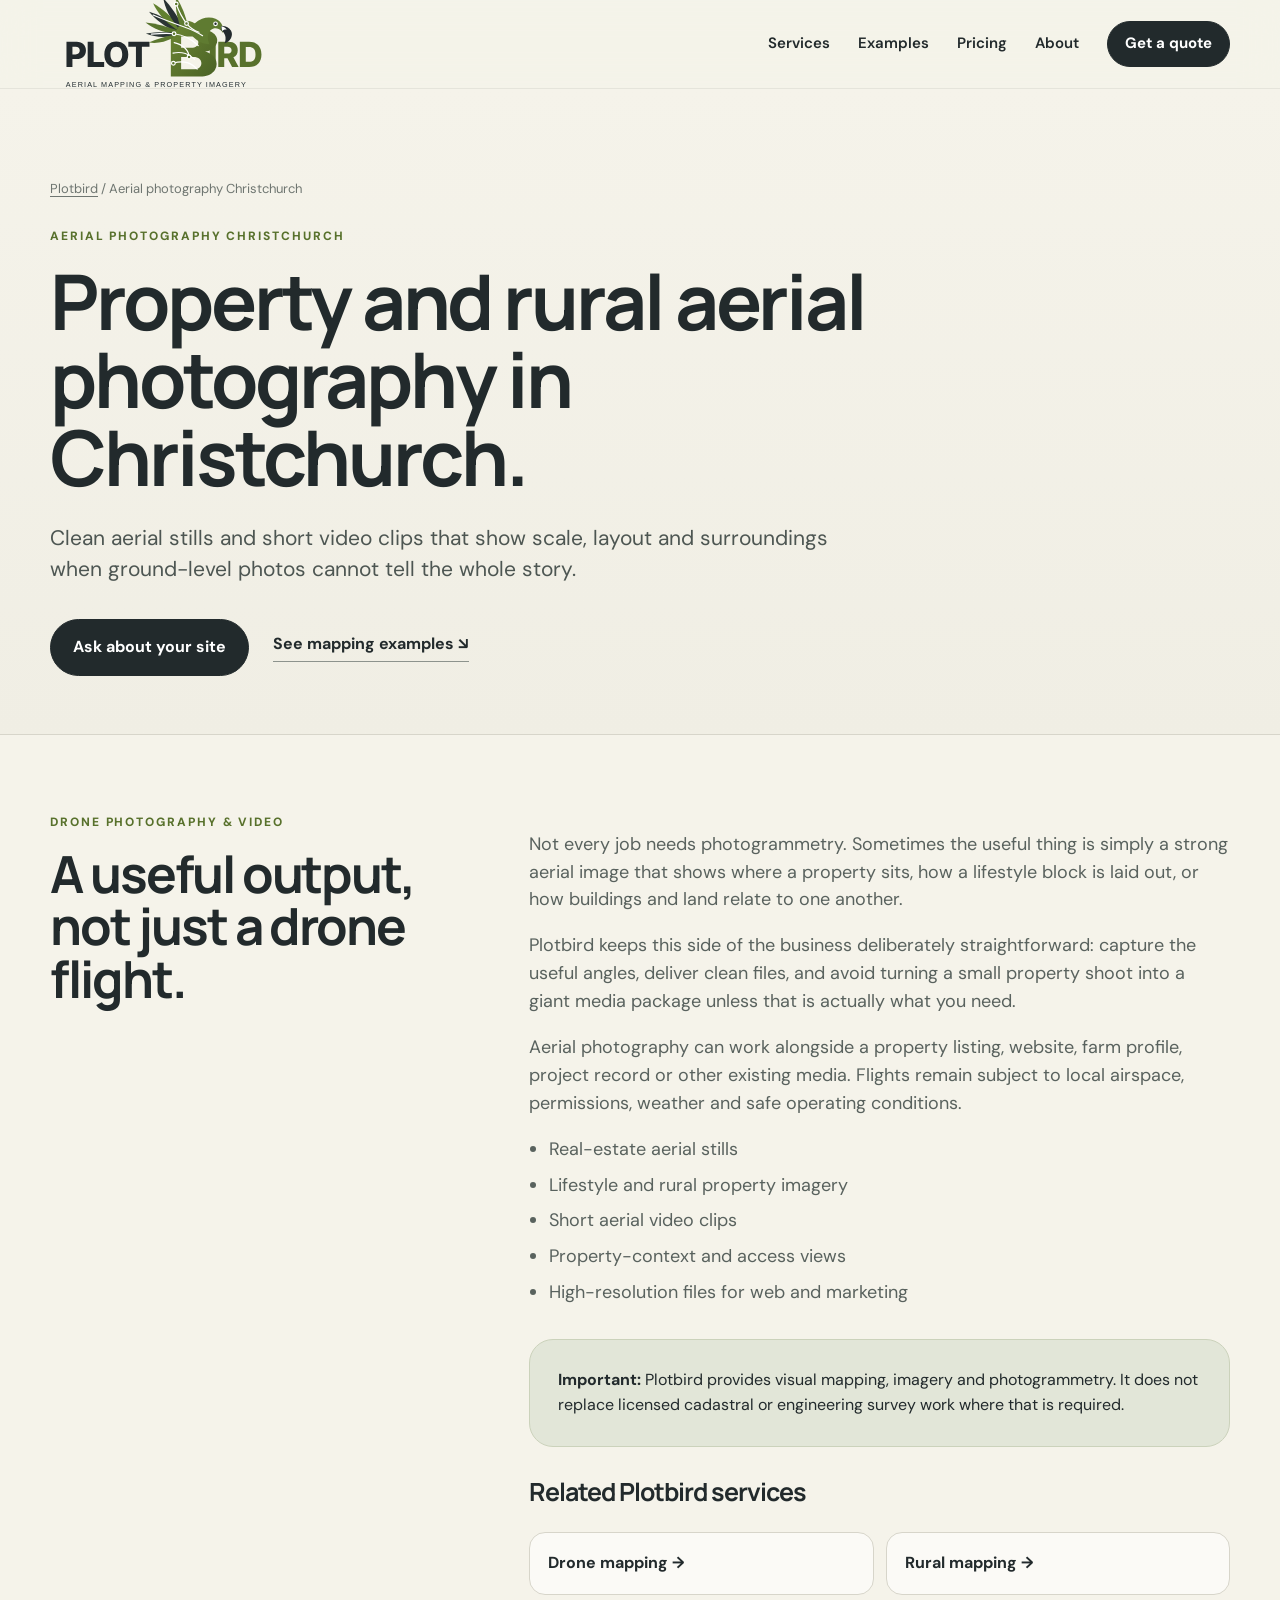
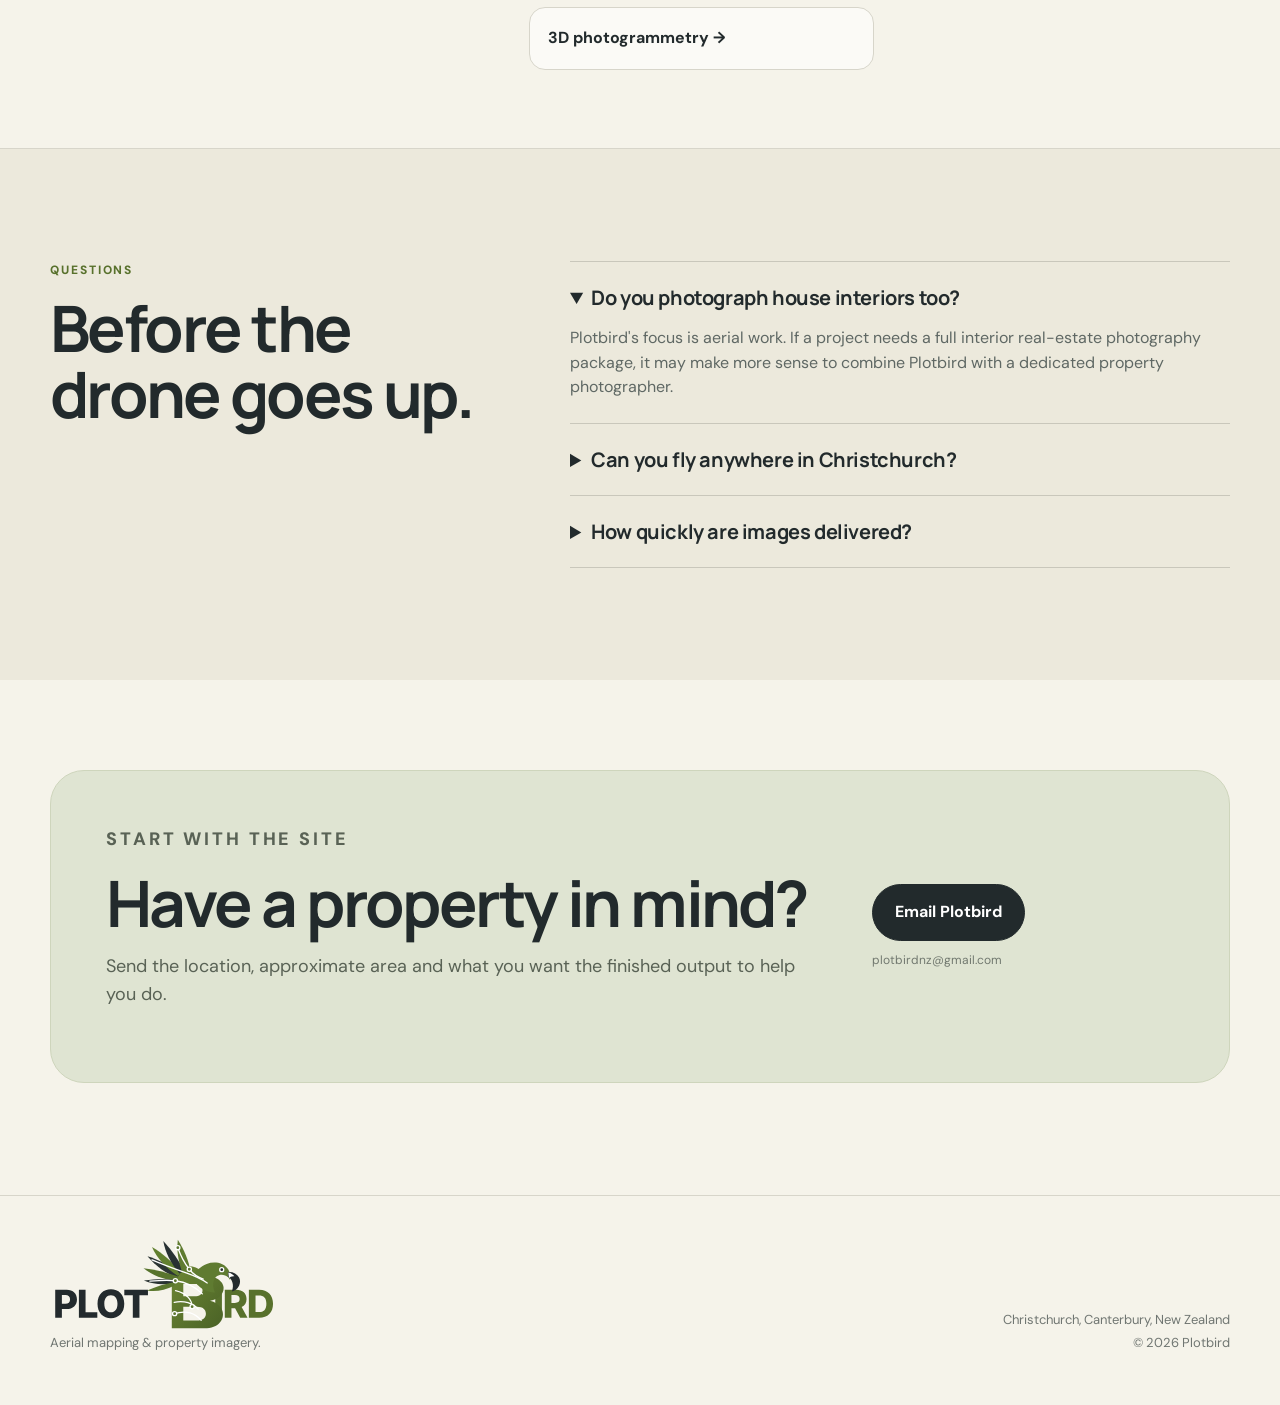
==== commit e038636f: "Use full dark Plotbird logo in header" ====
--- a/aerial-photography-christchurch/index.html
+++ b/aerial-photography-christchurch/index.html
@@ -25,7 +25,7 @@
 <body>
 <header class="site-header">
   <div class="wrap nav-wrap">
-    <a class="brand" href="../" aria-label="Plotbird home"><img src="../assets/plotbird-wordmark.svg" alt="Plotbird" /></a>
+    <a class="brand" href="../" aria-label="Plotbird home"><img src="../assets/plotbird-logo.svg" alt="Plotbird — aerial mapping and property imagery" /></a>
     <nav class="nav" aria-label="Main navigation">
       <a href="../#services">Services</a><a href="../#examples">Examples</a><a href="../#pricing">Pricing</a><a href="../#about">About</a><a href="../#contact" class="button button-small">Get a quote</a>
     </nav>
--- a/styles.css
+++ b/styles.css
@@ -19,8 +19,8 @@
 .wrap{width:min(1180px,calc(100% - 40px));margin:0 auto}
 .site-header{position:sticky;top:0;z-index:40;background:rgba(245,243,234,.91);backdrop-filter:blur(18px);border-bottom:1px solid rgba(42,52,50,.08)}
 .nav-wrap{height:88px;display:flex;align-items:center;justify-content:space-between;gap:32px}
-.brand{width:250px;display:block;height:58px}
-.brand img{width:100%;height:100%;object-fit:contain;object-position:left center}
+.brand{width:270px;height:88px;display:flex;align-items:center;overflow:visible}
+.brand img{width:270px;height:auto;display:block;transform:translateY(-2px)}
 .nav{display:flex;align-items:center;gap:28px;font-size:15px;font-weight:600}
 .nav>a:not(.button){position:relative}
 .nav>a:not(.button)::after{content:"";position:absolute;left:0;right:100%;bottom:-6px;height:2px;background:var(--green);transition:.2s ease}
@@ -50,9 +50,9 @@
 .dark-section{position:relative;overflow:hidden;background:var(--ink);color:white}.outcome-grid{display:grid;grid-template-columns:.85fr 1.15fr;gap:90px;position:relative;z-index:2}.eyebrow.light{color:#a9bc82}.dark-lead{font-size:19px;color:#bdc5c1;max-width:480px}.outcome-list{border-top:1px solid rgba(255,255,255,.15)}.outcome{display:grid;grid-template-columns:56px 1fr;gap:18px;padding:28px 0;border-bottom:1px solid rgba(255,255,255,.15)}.outcome>span{font-family:"Manrope";font-size:13px;letter-spacing:.12em;color:#97ab70}.outcome h3{font-size:22px;margin-bottom:8px}.outcome p{color:#b9c1bd;margin:0;max-width:570px}
 .about-section{background:var(--paper)}.about-grid{display:grid;grid-template-columns:.7fr 1.3fr;gap:90px;align-items:center}.about-copy p:not(.eyebrow){font-size:19px;color:#5d6561;max-width:680px}.about-mark{display:grid;place-items:center}.about-mark img{width:min(100%,360px);height:auto;filter:drop-shadow(0 18px 40px rgba(34,42,44,.08))}
 .contact-section{padding-top:90px}.contact-card{background:#dfe4d2;border:1px solid #ced5bc;border-radius:34px;padding:55px;display:grid;grid-template-columns:1.4fr .6fr;gap:60px;align-items:center}.contact-card h2{margin-bottom:16px}.contact-card p{font-size:18px;color:#596255;max-width:690px}.contact-actions{display:flex;flex-direction:column;align-items:flex-start;gap:10px}.contact-note{font-size:12px!important;color:#71786f!important;margin:0}
-footer{padding:40px 0 48px;border-top:1px solid var(--line)}.footer-grid{display:flex;justify-content:space-between;align-items:flex-end;gap:30px}.footer-brand img{width:210px;height:68px;object-fit:contain;object-position:left center}.footer-brand p,.footer-copy p{margin:3px 0;color:#707672;font-size:13px}.footer-copy{text-align:right}
+footer{padding:40px 0 48px;border-top:1px solid var(--line)}.footer-grid{display:flex;justify-content:space-between;align-items:flex-end;gap:30px}.footer-brand img{width:230px;height:auto;display:block}.footer-brand p,.footer-copy p{margin:3px 0;color:#707672;font-size:13px}.footer-copy{text-align:right}
 @media(max-width:900px){.nav{display:none}.nav.open{position:absolute;display:flex;flex-direction:column;align-items:stretch;right:20px;top:74px;background:var(--paper);border:1px solid var(--line);border-radius:18px;padding:18px;box-shadow:0 18px 45px rgba(0,0,0,.12)}.menu-button{display:block}.hero{padding-top:70px}.hero-grid,.section-heading,.outcome-grid,.about-grid,.contact-card{grid-template-columns:1fr}.hero-grid{gap:55px}.section-heading,.outcome-grid,.about-grid,.contact-card{gap:38px}.section-heading{align-items:start}.outcome-grid{gap:55px}.about-mark{order:2}.service-grid{grid-template-columns:1fr}.badge-top{right:-5px}.badge-bottom{left:-5px}.trust-grid{align-items:flex-start;flex-direction:column}.contact-card{padding:38px}}
-@media(max-width:580px){.wrap{width:min(100% - 26px,1180px)}.site-header .wrap{width:calc(100% - 26px)}.nav-wrap{height:74px}.brand{width:190px;height:48px}.brand img{width:100%}.hero{padding:55px 0 60px}h1{font-size:54px}.hero-lead{font-size:18px}.hero-actions{align-items:flex-start;flex-direction:column}.section{padding:78px 0}.service-card{padding:26px;min-height:330px}.map-card{padding:9px;border-radius:23px}.map-card svg{border-radius:16px}.map-badge{padding:9px 10px}.map-badge strong{font-size:14px}.map-badge span{font-size:9px}.about-mark{display:none}.contact-card{padding:28px}.footer-grid{align-items:flex-start;flex-direction:column}.footer-copy{text-align:left}}
+@media(max-width:580px){.wrap{width:min(100% - 26px,1180px)}.site-header .wrap{width:calc(100% - 26px)}.nav-wrap{height:74px}.brand{width:210px;height:74px}.brand img{width:210px;height:auto;transform:translateY(-1px)}.hero{padding:55px 0 60px}h1{font-size:54px}.hero-lead{font-size:18px}.hero-actions{align-items:flex-start;flex-direction:column}.section{padding:78px 0}.service-card{padding:26px;min-height:330px}.map-card{padding:9px;border-radius:23px}.map-card svg{border-radius:16px}.map-badge{padding:9px 10px}.map-badge strong{font-size:14px}.map-badge span{font-size:9px}.about-mark{display:none}.contact-card{padding:28px}.footer-grid{align-items:flex-start;flex-direction:column}.footer-copy{text-align:left}}
 
 /* Real mapping examples */
 .photo-card{overflow:visible;padding:12px;aspect-ratio:1.18/1;background:#fff}
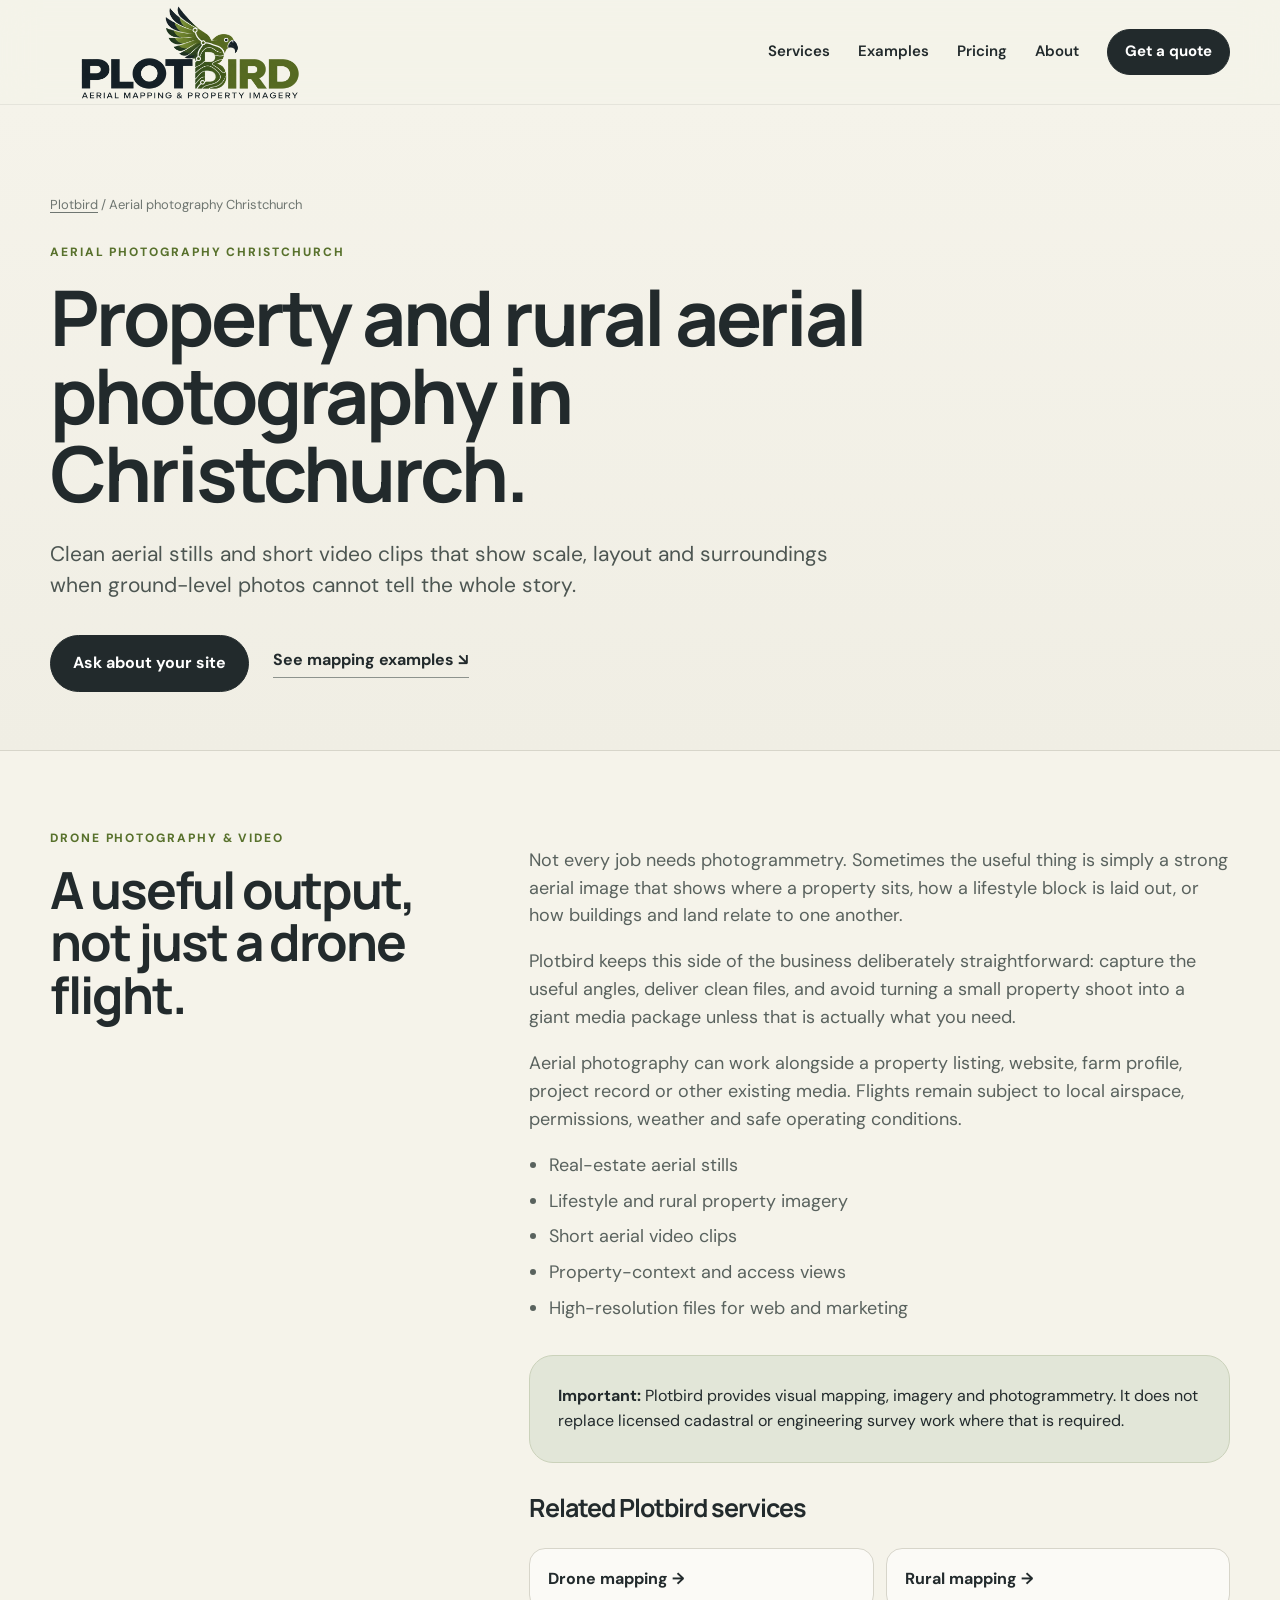
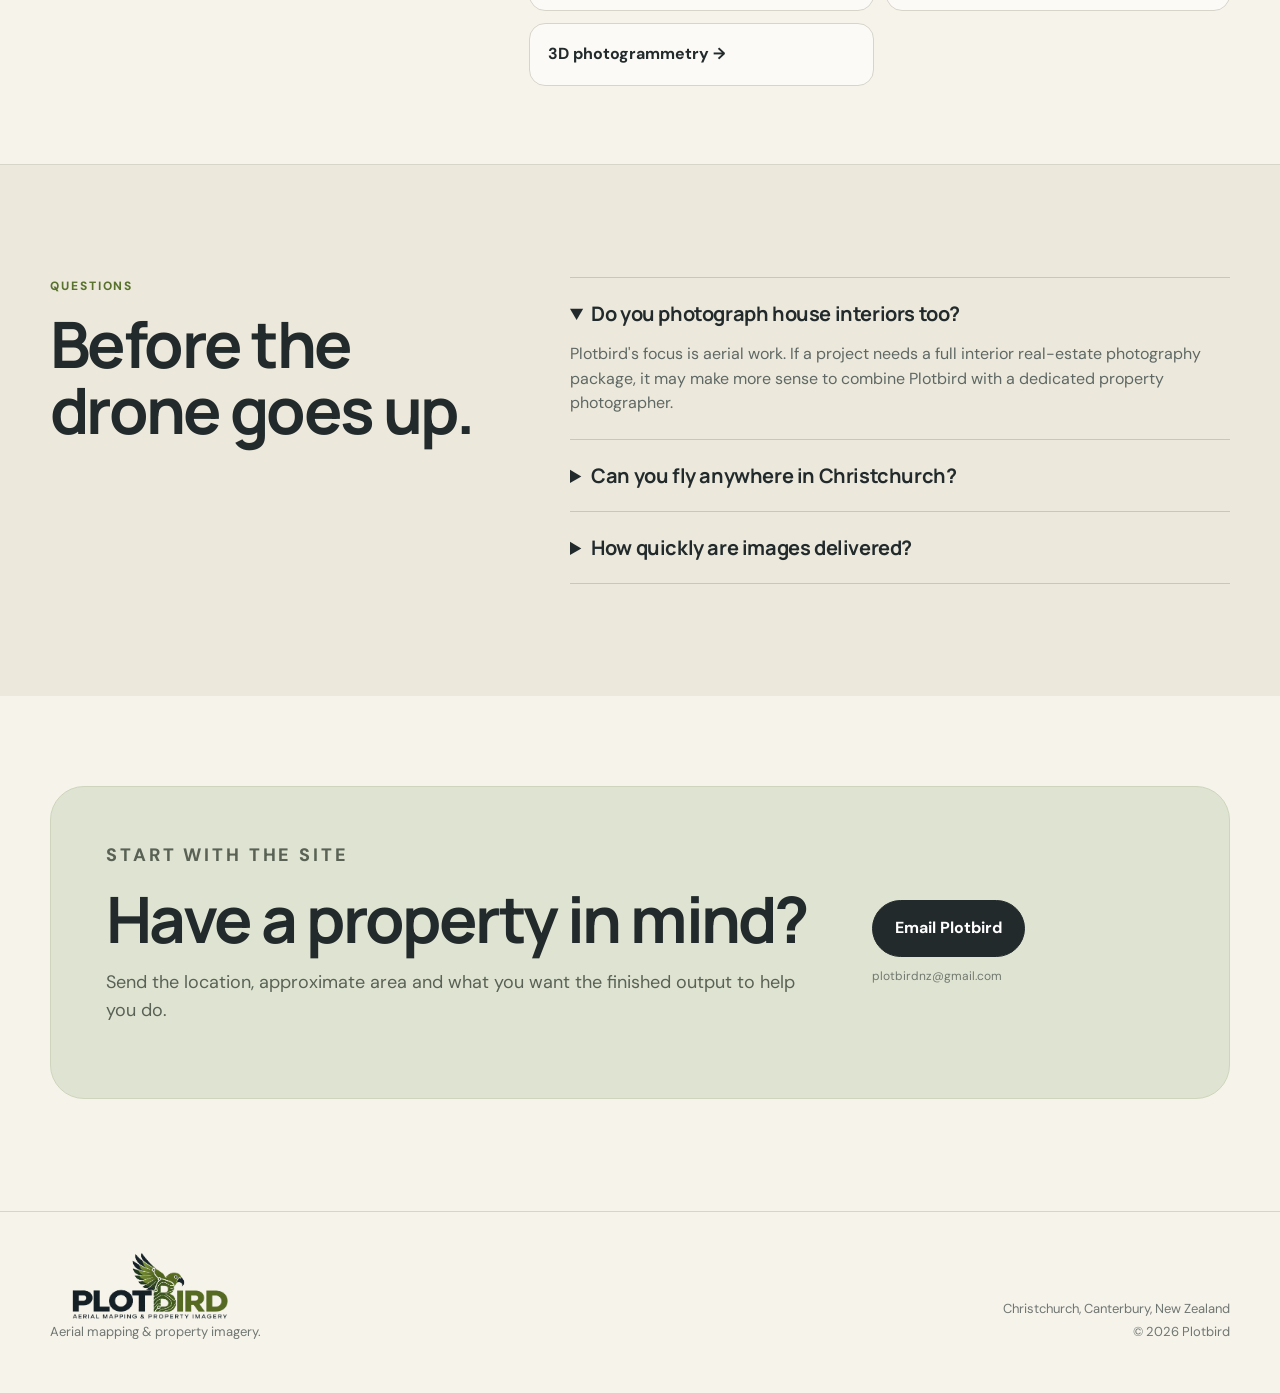
==== commit de5c7c28: "Add files via upload" ====
--- a/aerial-photography-christchurch/index.html
+++ b/aerial-photography-christchurch/index.html
@@ -25,7 +25,7 @@
 <body>
 <header class="site-header">
   <div class="wrap nav-wrap">
-    <a class="brand" href="../" aria-label="Plotbird home"><img src="../assets/plotbird-logo.svg" alt="Plotbird — aerial mapping and property imagery" /></a>
+    <a class="brand" href="../" aria-label="Plotbird home"><img src="../assets/plotbird-logo.png" alt="Plotbird — aerial mapping and property imagery" /></a>
     <nav class="nav" aria-label="Main navigation">
       <a href="../#services">Services</a><a href="../#examples">Examples</a><a href="../#pricing">Pricing</a><a href="../#about">About</a><a href="../#contact" class="button button-small">Get a quote</a>
     </nav>
@@ -68,7 +68,7 @@
     </div>
   </section>
 </main>
-<footer><div class="wrap footer-grid"><div class="footer-brand"><img src="../assets/plotbird-wordmark.svg" alt="Plotbird" /><p>Aerial mapping & property imagery.</p></div><div class="footer-copy"><p>Christchurch, Canterbury, New Zealand</p><p>© <span id="year"></span> Plotbird</p></div></div></footer>
+<footer><div class="wrap footer-grid"><div class="footer-brand"><img src="../assets/plotbird-logo.png" alt="Plotbird" /><p>Aerial mapping & property imagery.</p></div><div class="footer-copy"><p>Christchurch, Canterbury, New Zealand</p><p>© <span id="year"></span> Plotbird</p></div></div></footer>
 <script src="../script.js"></script>
 </body>
 </html>
--- a/styles.css
+++ b/styles.css
@@ -18,9 +18,9 @@
 a{color:inherit;text-decoration:none}
 .wrap{width:min(1180px,calc(100% - 40px));margin:0 auto}
 .site-header{position:sticky;top:0;z-index:40;background:rgba(245,243,234,.91);backdrop-filter:blur(18px);border-bottom:1px solid rgba(42,52,50,.08)}
-.nav-wrap{height:88px;display:flex;align-items:center;justify-content:space-between;gap:32px}
-.brand{width:270px;height:88px;display:flex;align-items:center;overflow:visible}
-.brand img{width:270px;height:auto;display:block;transform:translateY(-2px)}
+.nav-wrap{height:104px;display:flex;align-items:center;justify-content:space-between;gap:32px}
+.brand{width:280px;height:104px;display:flex;align-items:center;overflow:visible}
+.brand img{width:280px;height:auto;display:block}
 .nav{display:flex;align-items:center;gap:28px;font-size:15px;font-weight:600}
 .nav>a:not(.button){position:relative}
 .nav>a:not(.button)::after{content:"";position:absolute;left:0;right:100%;bottom:-6px;height:2px;background:var(--green);transition:.2s ease}
@@ -48,11 +48,11 @@
 .section{padding:112px 0}.section-heading{display:grid;grid-template-columns:1.05fr .75fr;gap:90px;align-items:end;margin-bottom:50px}.section-heading h2{margin-bottom:0}.section-heading>p{font-size:18px;color:#5f6864;margin:0 0 5px}
 .service-grid{display:grid;grid-template-columns:repeat(2,1fr);gap:16px}.service-card{background:rgba(255,255,255,.5);border:1px solid var(--line);border-radius:var(--radius);padding:34px;min-height:355px;display:flex;flex-direction:column}.service-card.featured{background:var(--green);color:white;border-color:var(--green)}.service-number{font-family:"Manrope";font-weight:800;font-size:13px;letter-spacing:.15em;opacity:.6;margin-bottom:55px}.service-card p{font-size:17px;color:#5f6864;max-width:470px}.service-card.featured p{color:#e6eadc}.service-card ul{list-style:none;padding:0;margin:auto 0 0;border-top:1px solid rgba(72,80,75,.16);padding-top:18px}.service-card.featured ul{border-color:rgba(255,255,255,.22)}.service-card li{padding:5px 0;font-size:14px;font-weight:600}.service-card li::before{content:"↳";margin-right:8px;opacity:.6}
 .dark-section{position:relative;overflow:hidden;background:var(--ink);color:white}.outcome-grid{display:grid;grid-template-columns:.85fr 1.15fr;gap:90px;position:relative;z-index:2}.eyebrow.light{color:#a9bc82}.dark-lead{font-size:19px;color:#bdc5c1;max-width:480px}.outcome-list{border-top:1px solid rgba(255,255,255,.15)}.outcome{display:grid;grid-template-columns:56px 1fr;gap:18px;padding:28px 0;border-bottom:1px solid rgba(255,255,255,.15)}.outcome>span{font-family:"Manrope";font-size:13px;letter-spacing:.12em;color:#97ab70}.outcome h3{font-size:22px;margin-bottom:8px}.outcome p{color:#b9c1bd;margin:0;max-width:570px}
-.about-section{background:var(--paper)}.about-grid{display:grid;grid-template-columns:.7fr 1.3fr;gap:90px;align-items:center}.about-copy p:not(.eyebrow){font-size:19px;color:#5d6561;max-width:680px}.about-mark{display:grid;place-items:center}.about-mark img{width:min(100%,360px);height:auto;filter:drop-shadow(0 18px 40px rgba(34,42,44,.08))}
+.about-section{background:var(--paper)}.about-grid{display:grid;grid-template-columns:.7fr 1.3fr;gap:90px;align-items:center}.about-copy p:not(.eyebrow){font-size:19px;color:#5d6561;max-width:680px}.about-portrait{display:grid;place-items:center}.about-portrait img{width:min(100%,340px);height:auto;border-radius:24px;object-fit:cover;filter:drop-shadow(0 18px 40px rgba(34,42,44,.08))}.about-logo{margin-top:28px}.about-logo img{width:180px;height:auto;opacity:.7}
 .contact-section{padding-top:90px}.contact-card{background:#dfe4d2;border:1px solid #ced5bc;border-radius:34px;padding:55px;display:grid;grid-template-columns:1.4fr .6fr;gap:60px;align-items:center}.contact-card h2{margin-bottom:16px}.contact-card p{font-size:18px;color:#596255;max-width:690px}.contact-actions{display:flex;flex-direction:column;align-items:flex-start;gap:10px}.contact-note{font-size:12px!important;color:#71786f!important;margin:0}
-footer{padding:40px 0 48px;border-top:1px solid var(--line)}.footer-grid{display:flex;justify-content:space-between;align-items:flex-end;gap:30px}.footer-brand img{width:230px;height:auto;display:block}.footer-brand p,.footer-copy p{margin:3px 0;color:#707672;font-size:13px}.footer-copy{text-align:right}
-@media(max-width:900px){.nav{display:none}.nav.open{position:absolute;display:flex;flex-direction:column;align-items:stretch;right:20px;top:74px;background:var(--paper);border:1px solid var(--line);border-radius:18px;padding:18px;box-shadow:0 18px 45px rgba(0,0,0,.12)}.menu-button{display:block}.hero{padding-top:70px}.hero-grid,.section-heading,.outcome-grid,.about-grid,.contact-card{grid-template-columns:1fr}.hero-grid{gap:55px}.section-heading,.outcome-grid,.about-grid,.contact-card{gap:38px}.section-heading{align-items:start}.outcome-grid{gap:55px}.about-mark{order:2}.service-grid{grid-template-columns:1fr}.badge-top{right:-5px}.badge-bottom{left:-5px}.trust-grid{align-items:flex-start;flex-direction:column}.contact-card{padding:38px}}
-@media(max-width:580px){.wrap{width:min(100% - 26px,1180px)}.site-header .wrap{width:calc(100% - 26px)}.nav-wrap{height:74px}.brand{width:210px;height:74px}.brand img{width:210px;height:auto;transform:translateY(-1px)}.hero{padding:55px 0 60px}h1{font-size:54px}.hero-lead{font-size:18px}.hero-actions{align-items:flex-start;flex-direction:column}.section{padding:78px 0}.service-card{padding:26px;min-height:330px}.map-card{padding:9px;border-radius:23px}.map-card svg{border-radius:16px}.map-badge{padding:9px 10px}.map-badge strong{font-size:14px}.map-badge span{font-size:9px}.about-mark{display:none}.contact-card{padding:28px}.footer-grid{align-items:flex-start;flex-direction:column}.footer-copy{text-align:left}}
+footer{padding:40px 0 48px;border-top:1px solid var(--line)}.footer-grid{display:flex;justify-content:space-between;align-items:flex-end;gap:30px}.footer-brand img{width:200px;height:auto;display:block}.footer-brand p,.footer-copy p{margin:3px 0;color:#707672;font-size:13px}.footer-copy{text-align:right}
+@media(max-width:900px){.nav{display:none}.nav.open{position:absolute;display:flex;flex-direction:column;align-items:stretch;right:20px;top:74px;background:var(--paper);border:1px solid var(--line);border-radius:18px;padding:18px;box-shadow:0 18px 45px rgba(0,0,0,.12)}.menu-button{display:block}.hero{padding-top:70px}.hero-grid,.section-heading,.outcome-grid,.about-grid,.contact-card{grid-template-columns:1fr}.hero-grid{gap:55px}.section-heading,.outcome-grid,.about-grid,.contact-card{gap:38px}.section-heading{align-items:start}.outcome-grid{gap:55px}.about-portrait{order:2}.service-grid{grid-template-columns:1fr}.badge-top{right:-5px}.badge-bottom{left:-5px}.trust-grid{align-items:flex-start;flex-direction:column}.contact-card{padding:38px}}
+@media(max-width:580px){.wrap{width:min(100% - 26px,1180px)}.site-header .wrap{width:calc(100% - 26px)}.nav-wrap{height:86px}.brand{width:180px;height:86px}.brand img{width:180px;height:auto}.hero{padding:55px 0 60px}h1{font-size:54px}.hero-lead{font-size:18px}.hero-actions{align-items:flex-start;flex-direction:column}.section{padding:78px 0}.service-card{padding:26px;min-height:330px}.map-card{padding:9px;border-radius:23px}.map-card svg{border-radius:16px}.map-badge{padding:9px 10px}.map-badge strong{font-size:14px}.map-badge span{font-size:9px}.about-portrait{display:none}.contact-card{padding:28px}.footer-grid{align-items:flex-start;flex-direction:column}.footer-copy{text-align:left}}
 
 /* Real mapping examples */
 .photo-card{overflow:visible;padding:12px;aspect-ratio:1.18/1;background:#fff}
